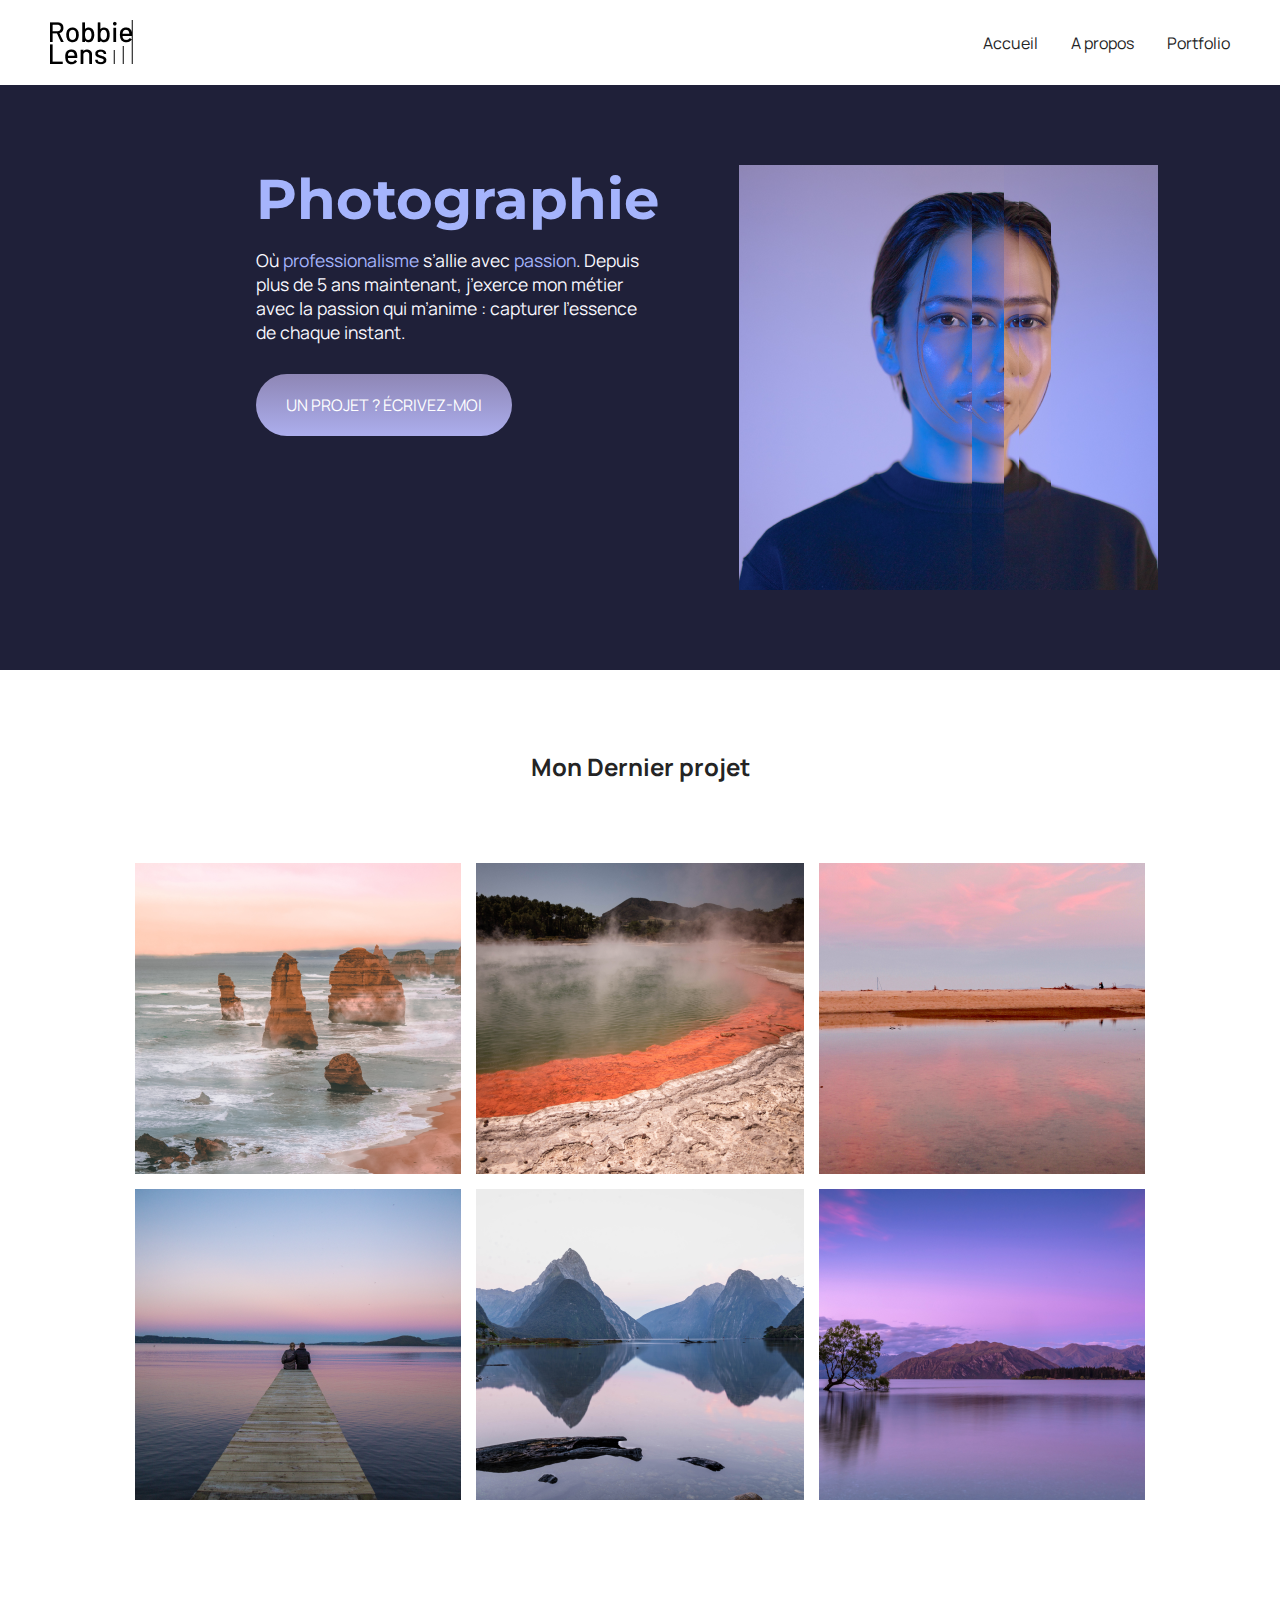
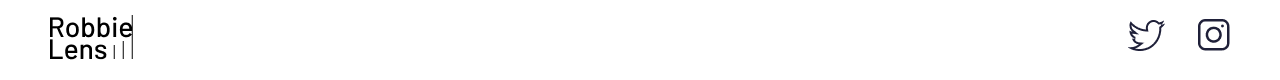
==== index.html @ b402ade6 "init" ====
<!DOCTYPE html>
<html lang="fr">
<head>
    <meta charset="UTF-8">
    <meta name="viewport" content="width=device-width, initial-scale=1.0">
    <link href="index.css" rel="stylesheet"> 
    <link rel="preconnect" href="https://fonts.googleapis.com">
<link rel="preconnect" href="https://fonts.gstatic.com" crossorigin>
<link href="https://fonts.googleapis.com/css2?family=Manrope&family=Montserrat&display=swap" rel="stylesheet">

    <title>Accueil - Robbie Lens Photographie</title>
</head>


<body>
    <header>
        <nav>
            <img src="images/logo.png" alt="Logo Robbie Lens">
            <div>
                <a href="index.html">Accueil</a>
                <a href="a-propos.html"> A propos</a>
                <a href="portfolio.html">Portfolio</a>
            </div>        
        </nav>
    </header>

    <main>
        <section class="accueil-introduction">
          <div>
                <h1>Photographie</h1>
                <p >
                    Où <em>professionalisme</em> s’allie avec <em>passion</em>. Depuis plus de 5 
                    ans maintenant, j’exerce mon métier avec la passion
                    qui m’anime : capturer l’essence de chaque instant.
                </p>
                <a href="portfolio.html" class="cta">UN PROJET ? ÉCRIVEZ-MOI</a>
            </div>
            
                <img src="images/robbie-lens.png" alt="Portrait avec effet de la photographe Robbie">  
            
                
                      
        </section>   


        <section class="accueil-photos">

            <h2>Mon Dernier projet</h2>
            <div>
                <img src="images/accueil/element-1.png" alt="">
                <img src="images/accueil/element-2.png" alt="">
                <img src="images/accueil/element-3.png" alt="">
            </div>
            <div>
                <img src="images/accueil/element-4.png" alt="">
                <img src="images/accueil/element-5.png" alt="">
                <img src="images/accueil/element-6.png" alt="">
            </div>
        
            </section>
    </main>

    <footer>
        
        <img src="images/logo.png" alt="Logo Robbie Lens">
        <div>
            <a target="_blank" href="https://twitter.com/" class="lien-icone">
                <img src="images/twitter.png" alt="Logo Twitter" > 
            </a>
            <a target="_blank" href="https://instagram.com/" class="lien-icone">
                <img src="images/instagram.png" alt="Logo Instagram">      
            </a>
        </div>
    </footer>
     

</body>

</html>
---- index.css ----
* {
    margin: 0;
  }
  
  body {
    font-family: 'Manrope', sans-serif;
    font-size: 1em;
    background-color: #1f2039;
  }
  
  a {
    color: #242424;
    text-decoration: none;
  }
  
  em {
    color: #a5b4fc;
    font-style: normal;
  }
  
  h1 {
    font-size: 3.5em;
    color: #a5b4fc;
    font-family: 'Montserrat', sans-serif;
  }
  
  h2 {
    color: #f9f8ff;
  }
  
  p,
  li {
    font-size: 1.1em;
    color: #f9f8ff;
  }
  
  header,
  footer {
    background-color: white;
    padding: 20px 50px;
  }
  
  .cta {
    display: inline-block;
    background: linear-gradient(#8e86b5, #acaeed);
    color: white;
    border-radius: 50px;
    padding: 20px 30px;
  }
  
  a:hover {
    text-decoration: underline;
  }
  
  .cta:hover {
    background: linear-gradient(#696484, #8788ba);
    text-decoration: none;
  }
  
  .lien-icone {
    margin-left: 30px;
  }
  
  .lien-icone:hover {
    opacity: 0.5;
  }
  
  .carre-contenu {
    border-right: 1px solid #8e86b5;
    border-bottom: 1px solid #8e86b5;
    padding: 50px;
    margin-bottom: 80px;
  }
  
  .carre-contenu h2 {
    margin-top: 30px;
  }
  
  .carre-contenu ul {
    margin-top: 30px;
  }
  
  section {
    padding: 80px;
  }
  
  .a-propos-main {
    width: 50%;
    margin: auto;
  }
  
  footer,
  nav {
    display: flex;
    flex-direction: row;
    align-items: center;
    justify-content: space-between;
  }
  
  nav a {
    margin-left: 30px;
  }
  
  .accueil-photos {
    background-color: white;
    padding: 80px;
  }
  
  .accueil-photos h2 {
    color: #242424;
    text-align: center;
    margin-bottom: 80px;
  }
  
  .accueil-photos div {
    display: flex;
    flex-direction: row;
    gap: 15px;
    justify-content: center;
    margin-bottom: 15px;
  }
  
  .accueil-introduction {
    display: flex;
    flex-direction: row;
    width: 60%;
    align-items: flex-start;
    margin: auto;
  }

  .accueil-introduction h1 {
    margin-bottom: 15px;
  }

  .accueil-introduction p {
  margin-bottom: 30px;
  }

  .accueil-introduction div {
    padding-right: 80px;
  }

  .portfolio-section-photos {
    background-color: white;
  }


  
  .portfolio-section-photos h2 {
    color: #242424;
    margin-bottom: 80px;
  }

  .grid-paysage {

    display: grid; 
    grid-template-columns: 1fr 1fr 1fr;
    grid-template-rows: 300px 300px 300px;
    grid-gap: 15px;
  }

.grid-portrait {
  display: grid;
  grid-template-columns: 1fr 1fr 1fr;
  grid-template-rows: 300px 300px;
  grid-gap: 15px;
}

.grid-paysage img,
.grid-portrait img {
  width: 100%;
  height: 100%;
  object-fit: cover;
}

.lien-conteneur-photo {
  position: relative
}

.photo-hover {
position: absolute;
top: 0;
bottom: 0;
left: 0;
right: 0;
display: flex;
align-items: center;
justify-content: center;
font-size: 1.5em;
color: white;
background-color: rgba(0, 0, 0, 0.7);
display: none;
}

.lien-conteneur-photo:hover .photo-hover {
  display: flex;
}
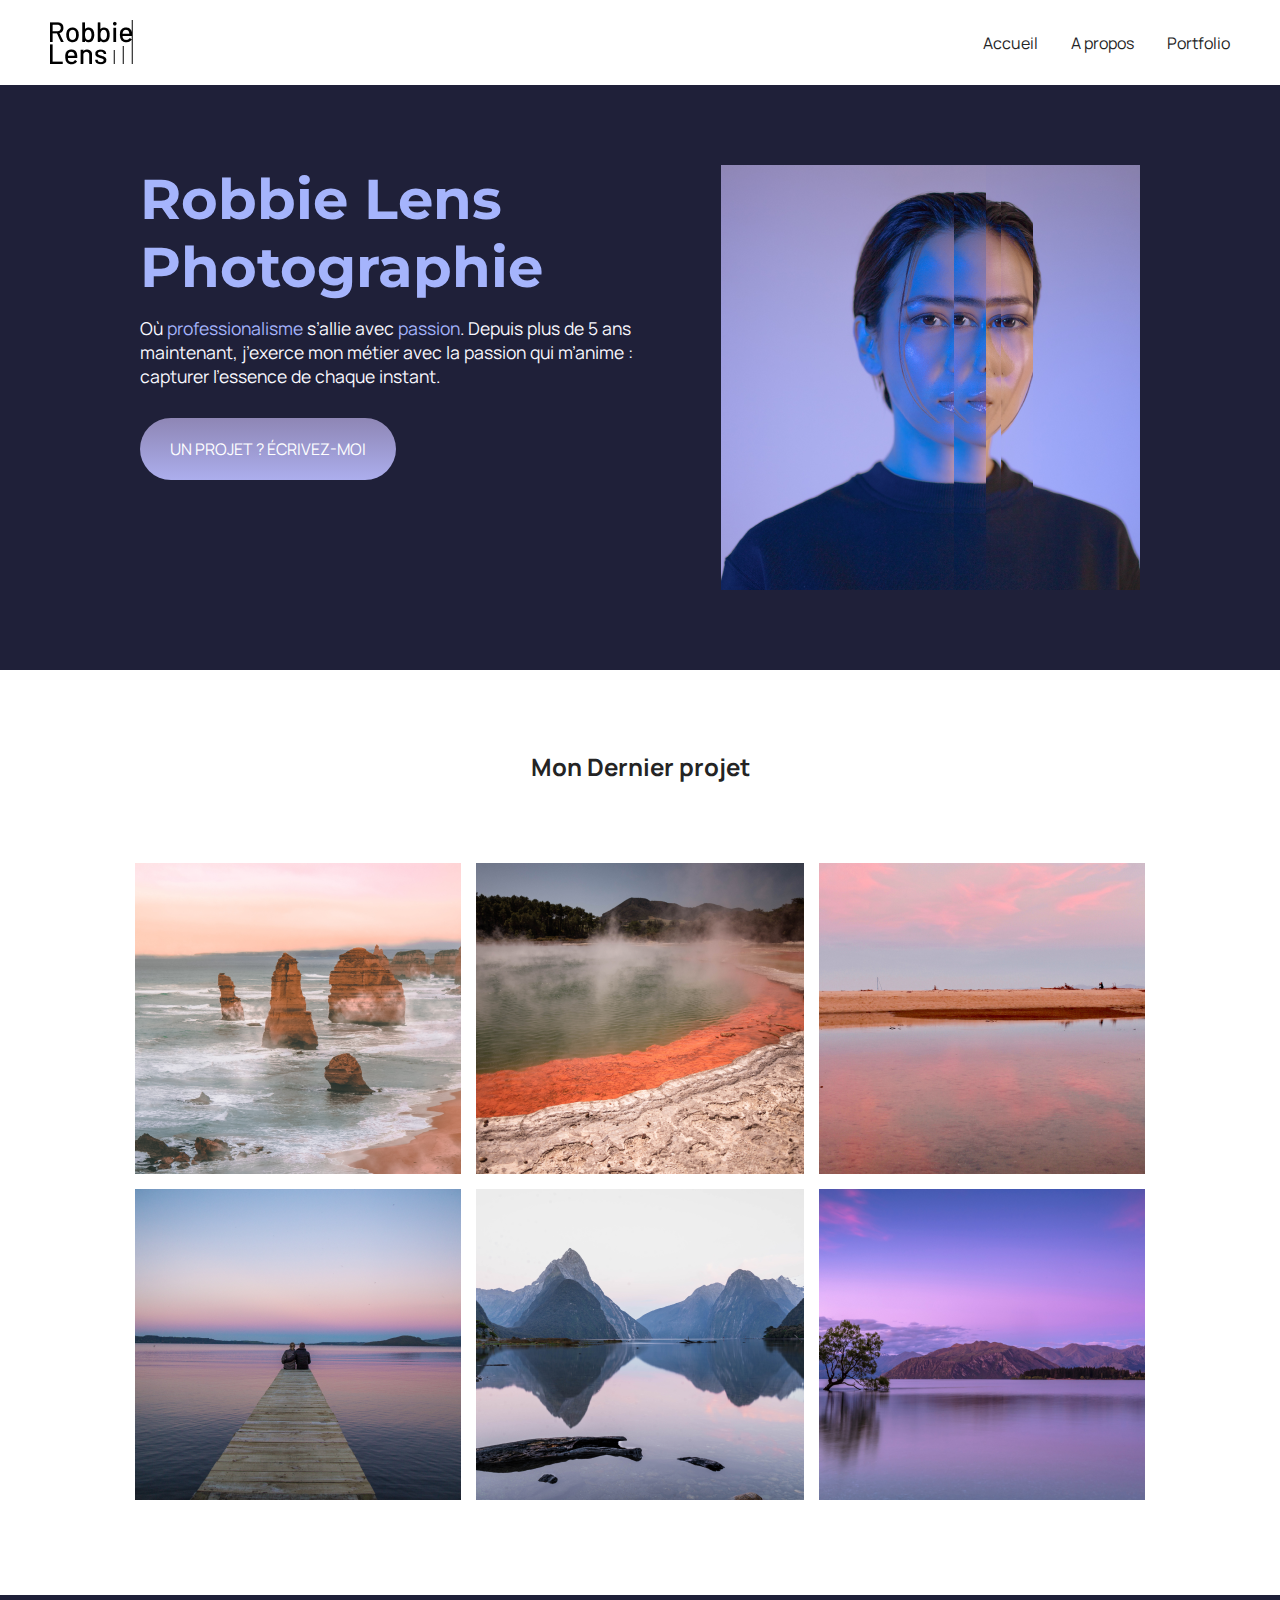
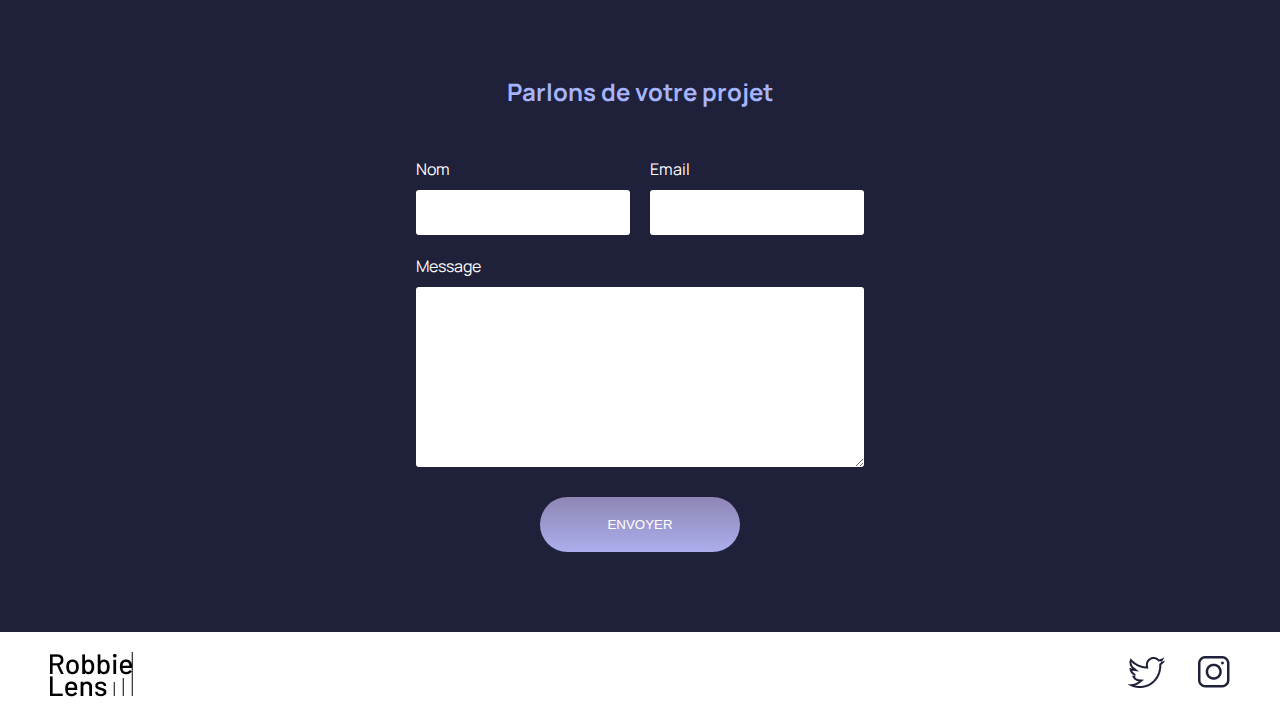
==== commit 0892c20a: "Final" ====
--- a/index.html
+++ b/index.html
@@ -3,11 +3,11 @@
 <head>
     <meta charset="UTF-8">
     <meta name="viewport" content="width=device-width, initial-scale=1.0">
-    <link href="index.css" rel="stylesheet"> 
+    <link href="style/style.css" rel="stylesheet">
+    <link rel="stylesheet" href="style/index.css"> 
     <link rel="preconnect" href="https://fonts.googleapis.com">
-<link rel="preconnect" href="https://fonts.gstatic.com" crossorigin>
-<link href="https://fonts.googleapis.com/css2?family=Manrope&family=Montserrat&display=swap" rel="stylesheet">
-
+    <link rel="preconnect" href="https://fonts.gstatic.com" crossorigin>
+    <link href="https://fonts.googleapis.com/css2?family=Manrope&family=Montserrat&display=swap" rel="stylesheet">
     <title>Accueil - Robbie Lens Photographie</title>
 </head>
 
@@ -27,7 +27,7 @@
     <main>
         <section class="accueil-introduction">
           <div>
-                <h1>Photographie</h1>
+                <h1>Robbie Lens Photographie</h1>
                 <p >
                     Où <em>professionalisme</em> s’allie avec <em>passion</em>. Depuis plus de 5 
                     ans maintenant, j’exerce mon métier avec la passion
@@ -37,9 +37,6 @@
             </div>
             
                 <img src="images/robbie-lens.png" alt="Portrait avec effet de la photographe Robbie">  
-            
-                
-                      
         </section>   
 
 
@@ -57,6 +54,25 @@
                 <img src="images/accueil/element-6.png" alt="">
             </div>
         
+            </section>
+
+            <section id="contact" class="section-contact">
+                <h2>Parlons de votre projet</h2>
+            <form method="get" action="">
+                <div class ="form-nom-email">
+                    <div class="form-column">
+                        <label for="nom">Nom</label>
+                        <input type="text" name="nom" id="nom">
+                    </div>
+                    <div class="form-column">
+                        <label for="email">Email</label>
+                        <input type="email" name="email" id="email">
+                    </div>
+                </div>
+                <label for="message">Message</label>
+                <textarea name="message" id="messages" rows="10"></textarea>
+                <input type="submit" value="ENVOYER" class="cta">
+            </form>
             </section>
     </main>
 
@@ -76,4 +92,5 @@
 
 </body>
 
-</html>+</html>
+
--- a/style/style.css
+++ b/style/style.css
@@ -0,0 +1,112 @@
+* {
+  margin: 0;
+}
+
+body {
+  font-family: 'Manrope', sans-serif;
+  font-size: 1em;
+  background-color: #1f2039;
+}
+
+a {
+  color: #242424;
+  text-decoration: none;
+}
+
+em {
+  color: #a5b4fc;
+  font-style: normal;
+}
+
+h1 {
+  font-size: 3.5em;
+  color: #a5b4fc;
+  font-family: 'Montserrat', sans-serif;
+}
+
+h2 {
+  color: #f9f8ff;
+}
+
+p,
+li {
+  font-size: 1.1em;
+  color: #f9f8ff;
+}
+
+header,
+footer {
+  background-color: white;
+  padding: 20px 50px;
+}
+
+.cta {
+  display: inline-block;
+  background: linear-gradient(#8e86b5, #acaeed);
+  color: white;
+  border-radius: 50px;
+  padding: 20px 30px;
+}
+
+a:hover {
+  text-decoration: underline;
+}
+
+.cta:hover {
+  background: linear-gradient(#696484, #8788ba);
+  text-decoration: none;
+}
+
+.lien-icone {
+  margin-left: 30px;
+}
+
+.lien-icone:hover {
+  opacity: 0.5;
+}
+
+section {
+  padding: 80px;
+}
+
+footer,
+nav {
+  display: flex;
+  flex-direction: row;
+  align-items: center;
+  justify-content: space-between;
+}
+
+nav a {
+  margin-left: 30px;
+}
+
+@media screen and (max-width: 996px) {
+  header nav {
+    flex-direction: column;
+    align-items: center;
+    justify-content: center;
+  }
+
+  header nav img {
+    margin-bottom: 20px;
+  }
+
+  header,
+  footer {
+    padding: 20px 20px;
+  }
+
+  h1 {
+    font-size: 2em;
+  }
+
+  section {
+    padding: 50px 20px 50px 20px;
+  }
+
+  nav a {
+    margin-left: 10px;
+    margin-right: 10px;
+  }
+}--- a/style/index.css
+++ b/style/index.css
@@ -0,0 +1,125 @@
+.accueil-photos {
+  background-color: white;
+  padding: 80px;
+}
+
+.accueil-photos h2 {
+  color: #242424;
+  text-align: center;
+  margin-bottom: 80px;
+}
+
+.accueil-photos div {
+  display: flex;
+  flex-direction: row;
+  gap: 15px;
+  justify-content: center;
+  margin-bottom: 15px;
+}
+
+.accueil-introduction {
+  display: flex;
+  flex-direction: row;
+  max-width: 1000px;
+  align-items: flex-start;
+  margin: auto;
+}
+
+.accueil-introduction h1 {
+  margin-bottom: 15px;
+}
+
+.accueil-introduction p {
+  margin-bottom: 30px;
+}
+
+.accueil-introduction div {
+  padding-right: 80px;
+}
+
+
+.section-contact h2 {
+  color: #a5b4fc;
+  text-align: center;
+  margin-bottom: 50px;
+}
+
+form {
+display: flex;
+flex-direction: column;
+width: 40%;
+margin: auto;
+color: white;
+}
+
+.form-nom-email {
+  display: flex;
+  flex-direction: row;
+  gap: 20px;
+}
+
+.form-column {
+  flex: 1;
+  display: flex;
+flex-direction: column;
+margin-bottom: 20px;
+}
+
+input,
+textarea {
+  padding: 15px;
+  border-radius: 3px;
+  border: none;
+}
+
+label {
+  margin-bottom: 10px;
+}
+
+input[type="submit"] {
+  width: 200px;
+  margin: auto;
+  margin-top: 30px;
+}
+
+@media screen and (max-width: 996px) {
+  .accueil-introduction {
+    flex-direction: column;
+    align-items: center;
+    justify-content: center;
+  }
+
+  .accueil-introduction div {
+    padding-right: 0;
+    text-align: center;
+    order: 2;
+  }
+
+  .accueil-introduction img {
+    order: 1;
+    margin-bottom: 20px;
+    width: 100%;
+  }
+
+  .accueil-photos {
+    padding: 20px;
+  }
+
+  .accueil-photos div {
+    flex-direction: column;
+  }
+
+  .section-contact {
+    padding: 50px 20px;
+
+  }
+
+  .form-nom-email {
+    flex-direction: column;
+    gap: 0;
+  }
+
+  form {
+    width: 100%;
+  }
+}